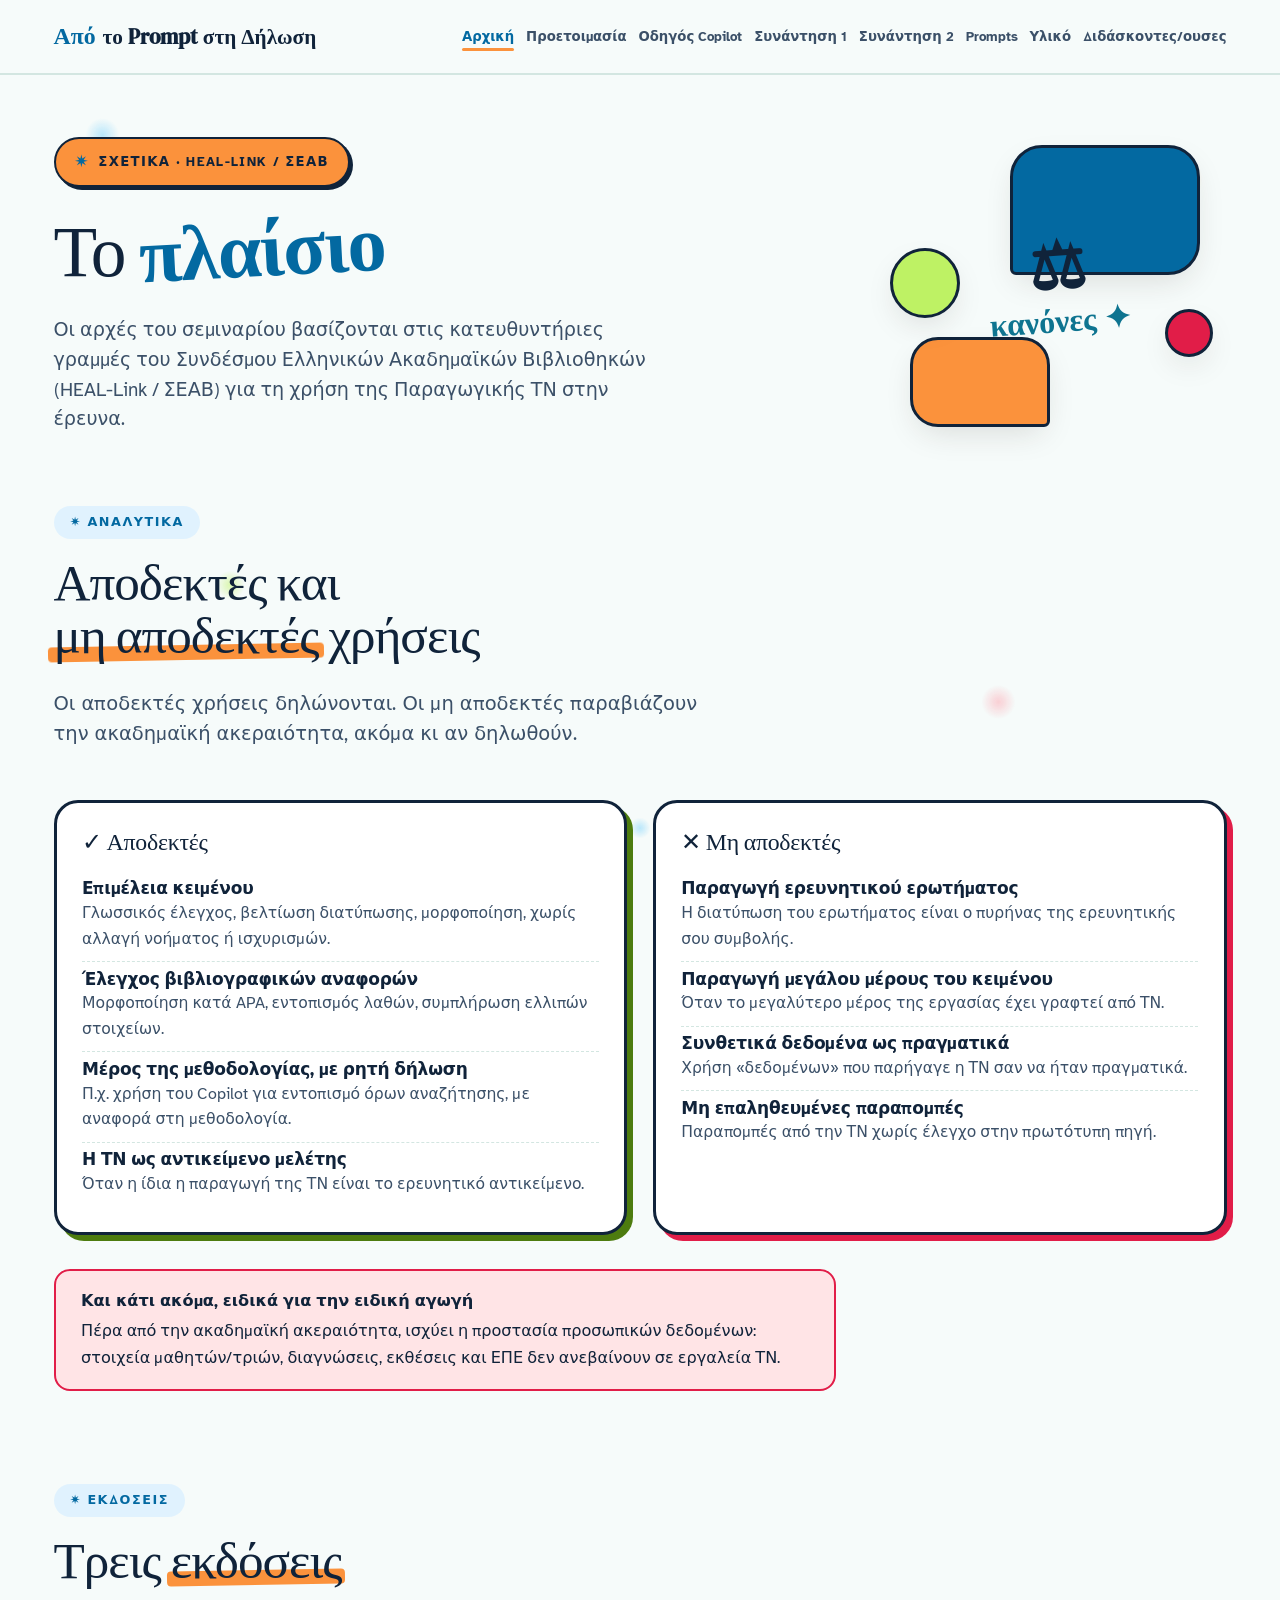
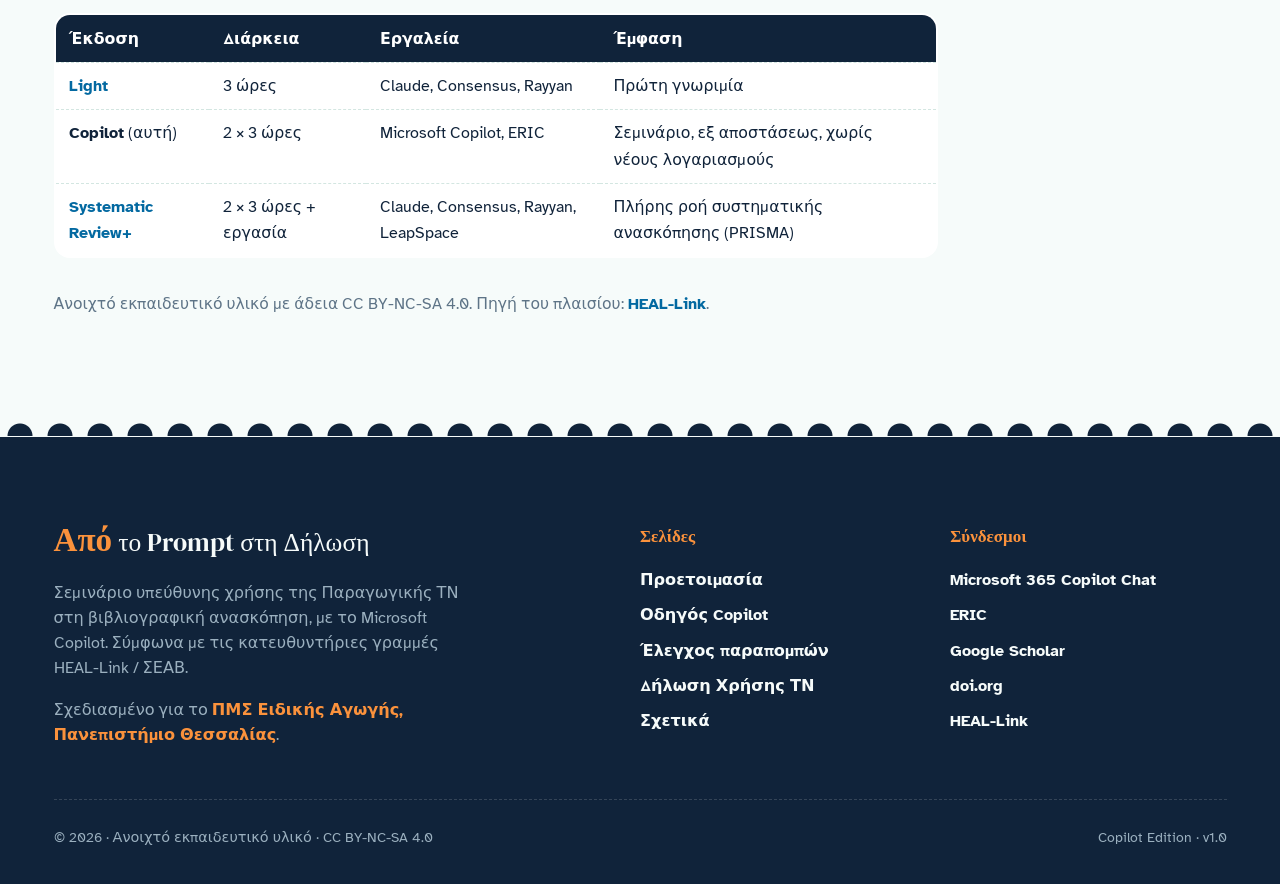
==== about.html @ 1ce5a756 "Add files via upload" ====
<!DOCTYPE html>
<html lang="el">
<head>
  <meta charset="UTF-8">
  <meta name="viewport" content="width=device-width, initial-scale=1.0">
  <title>Σχετικά · Από το Prompt στη Δήλωση · Copilot Edition</title>
  <meta name="description" content="Το πλαίσιο HEAL-Link/ΣΕΑΒ, οι αποδεκτές και μη αποδεκτές χρήσεις της ΤΝ, και οι εκδόσεις του σεμιναρίου.">
  <link rel="stylesheet" href="assets/style.css">
  
</head>
<body>

<nav class="nav">
  <div class="nav-inner">
    <a href="index.html" class="nav-brand"><span class="spark">Από</span> το Prompt στη Δήλωση</a>
    <ul class="nav-links"><li><a href="index.html" class="active">Αρχική</a></li><li><a href="prepare.html">Προετοιμασία</a></li><li><a href="copilot.html">Οδηγός Copilot</a></li><li><a href="session-1.html">Συνάντηση 1</a></li><li><a href="session-2.html">Συνάντηση 2</a></li><li><a href="prompts.html">Prompts</a></li><li><a href="materials.html">Υλικό</a></li><li><a href="instructor.html">Διδάσκοντες/ουσες</a></li></ul>
  </div>
</nav>

<header class="hero hero-sm">
  <div class="container">
    <div class="hero-grid">
      <div class="hero-content">
        <div class="eyebrow fade-up">Σχετικά · HEAL-Link / ΣΕΑΒ</div>
        <h1 class="hero-title fade-up">Το <span class="hand">πλαίσιο</span></h1>
        <p class="hero-subtitle fade-up">Οι αρχές του σεμιναρίου βασίζονται στις κατευθυντήριες γραμμές του Συνδέσμου Ελληνικών Ακαδημαϊκών Βιβλιοθηκών (HEAL-Link / ΣΕΑΒ) για τη χρήση της Παραγωγικής ΤΝ στην έρευνα.</p>
        
        
      </div>
      <div class="hero-illo">
        <div class="hero-shape shape-1"></div>
        <div class="hero-shape shape-2"></div>
        <div class="hero-shape shape-3"></div>
        <div class="hero-shape shape-4"></div>
        <div class="hero-label">⚖<br><span>κανόνες ✦</span></div>
      </div>
    </div>
  </div>
</header>

<section class="tight" id="uses">
  <div class="container">
    <div class="section-eyebrow">✷ Αναλυτικά</div>
    <h2 class="section-title">Αποδεκτές και <span class="accent">μη αποδεκτές</span> χρήσεις</h2>
    <p class="section-lead">Οι αποδεκτές χρήσεις δηλώνονται. Οι μη αποδεκτές παραβιάζουν την ακαδημαϊκή ακεραιότητα, ακόμα κι αν δηλωθούν.</p>
    <div class="dodont">
      <div class="col yes">
        <h3>✓ Αποδεκτές</h3>
        <div class="item"><h4>Επιμέλεια κειμένου</h4><p>Γλωσσικός έλεγχος, βελτίωση διατύπωσης, μορφοποίηση, χωρίς αλλαγή νοήματος ή ισχυρισμών.</p></div>
        <div class="item"><h4>Έλεγχος βιβλιογραφικών αναφορών</h4><p>Μορφοποίηση κατά APA, εντοπισμός λαθών, συμπλήρωση ελλιπών στοιχείων.</p></div>
        <div class="item"><h4>Μέρος της μεθοδολογίας, με ρητή δήλωση</h4><p>Π.χ. χρήση του Copilot για εντοπισμό όρων αναζήτησης, με αναφορά στη μεθοδολογία.</p></div>
        <div class="item"><h4>Η ΤΝ ως αντικείμενο μελέτης</h4><p>Όταν η ίδια η παραγωγή της ΤΝ είναι το ερευνητικό αντικείμενο.</p></div>
      </div>
      <div class="col no">
        <h3>✕ Μη αποδεκτές</h3>
        <div class="item"><h4>Παραγωγή ερευνητικού ερωτήματος</h4><p>Η διατύπωση του ερωτήματος είναι ο πυρήνας της ερευνητικής σου συμβολής.</p></div>
        <div class="item"><h4>Παραγωγή μεγάλου μέρους του κειμένου</h4><p>Όταν το μεγαλύτερο μέρος της εργασίας έχει γραφτεί από ΤΝ.</p></div>
        <div class="item"><h4>Συνθετικά δεδομένα ως πραγματικά</h4><p>Χρήση «δεδομένων» που παρήγαγε η ΤΝ σαν να ήταν πραγματικά.</p></div>
        <div class="item"><h4>Μη επαληθευμένες παραπομπές</h4><p>Παραπομπές από την ΤΝ χωρίς έλεγχο στην πρωτότυπη πηγή.</p></div>
      </div>
    </div>
    <div class="box box-stop" style="max-width:46rem;margin-top:var(--space-5);">
      <strong>Και κάτι ακόμα, ειδικά για την ειδική αγωγή</strong>
      <p>Πέρα από την ακαδημαϊκή ακεραιότητα, ισχύει η προστασία προσωπικών δεδομένων: στοιχεία μαθητών/τριών, διαγνώσεις, εκθέσεις και ΕΠΕ δεν ανεβαίνουν σε εργαλεία ΤΝ.</p>
    </div>
  </div>
</section>

<section class="tight">
  <div class="container">
    <div class="section-eyebrow">✷ Εκδόσεις</div>
    <h2 class="section-title">Τρεις <span class="accent">εκδόσεις</span></h2>
    <div class="tbl-wrap" style="max-width:52rem;"><table class="tbl">
      <tr><th>Έκδοση</th><th>Διάρκεια</th><th>Εργαλεία</th><th>Έμφαση</th></tr>
      <tr><td><a href="https://genaisotirop.github.io/heal-genai-workshop-light/">Light</a></td><td>3 ώρες</td><td>Claude, Consensus, Rayyan</td><td>Πρώτη γνωριμία</td></tr>
      <tr><td><strong>Copilot</strong> (αυτή)</td><td>2 × 3 ώρες</td><td>Microsoft Copilot, ERIC</td><td>Σεμινάριο, εξ αποστάσεως, χωρίς νέους λογαριασμούς</td></tr>
      <tr><td><a href="https://genaisotirop.github.io/heal-genai-workshop-systematic-plus/">Systematic Review+</a></td><td>2 × 3 ώρες + εργασία</td><td>Claude, Consensus, Rayyan, LeapSpace</td><td>Πλήρης ροή συστηματικής ανασκόπησης (PRISMA)</td></tr>
    </table></div>
    <p style="margin-top:var(--space-5);color:var(--muted);font-size:.92rem;">Ανοιχτό εκπαιδευτικό υλικό με άδεια CC BY-NC-SA 4.0. Πηγή του πλαισίου: <a href="https://www.heal-link.gr/" target="_blank" rel="noopener">HEAL-Link</a>.</p>
  </div>
</section>


<footer class="footer">
  <div class="container">
    <div class="footer-grid">
      <div>
        <div class="footer-brand"><span class="hand">Από</span> το Prompt στη Δήλωση</div>
        <p class="footer-text">Σεμινάριο υπεύθυνης χρήσης της Παραγωγικής ΤΝ στη βιβλιογραφική ανασκόπηση, με το Microsoft Copilot. Σύμφωνα με τις κατευθυντήριες γραμμές HEAL-Link / ΣΕΑΒ.</p>
        <p class="footer-text" style="margin-top:1rem;">Σχεδιασμένο για το <a href="https://maspecialed.sed.uth.gr/perigrammata-mathimatwn/" target="_blank" rel="noopener" style="color:var(--sun);">ΠΜΣ Ειδικής Αγωγής, Πανεπιστήμιο Θεσσαλίας</a>.</p>
      </div>
      <div>
        <h5>Σελίδες</h5>
        <ul>
          <li><a href="prepare.html">Προετοιμασία</a></li>
          <li><a href="copilot.html">Οδηγός Copilot</a></li>
          <li><a href="verify.html">Έλεγχος παραπομπών</a></li>
          <li><a href="statement.html">Δήλωση Χρήσης ΤΝ</a></li>
          <li><a href="about.html">Σχετικά</a></li>
        </ul>
      </div>
      <div>
        <h5>Σύνδεσμοι</h5>
        <ul>
          <li><a href="https://m365.cloud.microsoft/chat" target="_blank" rel="noopener">Microsoft 365 Copilot Chat</a></li>
          <li><a href="https://eric.ed.gov" target="_blank" rel="noopener">ERIC</a></li>
          <li><a href="https://scholar.google.com" target="_blank" rel="noopener">Google Scholar</a></li>
          <li><a href="https://www.doi.org" target="_blank" rel="noopener">doi.org</a></li>
          <li><a href="https://www.heal-link.gr/" target="_blank" rel="noopener">HEAL-Link</a></li>
        </ul>
      </div>
    </div>
    <div class="footer-bottom">
      <div>© 2026 · Ανοιχτό εκπαιδευτικό υλικό · CC BY-NC-SA 4.0</div>
      <div>Copilot Edition · v1.0</div>
    </div>
  </div>
</footer>

</body>
</html>
---- assets/style.css ----
/* ============================================================
   "Από το Prompt στη Δήλωση" — Copilot Edition
   Chat-bubble shape language — Ocean/Lime/Tangerine palette
   ============================================================ */

@import url('https://fonts.googleapis.com/css2?family=DM+Serif+Display:ital@0;1&family=Atkinson+Hyperlegible:ital,wght@0,400;0,700;1,400;1,700&family=Caveat:wght@400;500;600;700&family=JetBrains+Mono:wght@400;500;600&display=swap');

:root {
  /* COPILOT EDITION PALETTE — Ocean blue + Lime + Tangerine + Rose on cool mint-white */
  --coral: #0369A1;
  --coral-soft: #7DD3FC;
  --coral-bg: #E0F2FE;

  --teal: #4D7C0F;
  --teal-soft: #BEF264;
  --teal-bg: #ECFCCB;

  --sun: #FB923C;
  --sun-soft: #FDBA74;
  --sun-bg: #FFEDD5;

  --sage: #E11D48;
  --sage-soft: #FDA4AF;
  --sage-bg: #FFE4E6;

  --plum: #0E7490;

  /* NEUTRALS */
  --ink: #10233A;
  --ink-soft: #3B5068;
  --paper: #F6FBFA;
  --paper-warm: #E9F5F2;
  --paper-card: #FFFFFF;
  --rule: #D3E6E1;
  --muted: #5E7487;
  --muted-soft: #9BB0BF;

  /* TYPE */
  --font-display: 'DM Serif Display', Georgia, serif;
  --font-body: 'Atkinson Hyperlegible', system-ui, sans-serif;
  --font-hand: 'Caveat', cursive;
  --font-mono: 'JetBrains Mono', monospace;

  /* SPACING */
  --space-1: 0.25rem;
  --space-2: 0.5rem;
  --space-3: 1rem;
  --space-4: 1.5rem;
  --space-5: 2rem;
  --space-6: 3rem;
  --space-7: 5rem;

  /* RADIUS */
  --r-sm: 8px;
  --r-md: 16px;
  --r-lg: 24px;
  --r-full: 999px;

  /* LAYOUT */
  --container: 72rem;
  --content: 42rem;
}

/* RESET */
*, *::before, *::after { box-sizing: border-box; margin: 0; padding: 0; }
html { scroll-behavior: smooth; font-size: 17px; }

body {
  font-family: var(--font-body);
  font-weight: 400;
  line-height: 1.65;
  color: var(--ink);
  background: var(--paper);
  text-rendering: optimizeLegibility;
  -webkit-font-smoothing: antialiased;
  overflow-x: hidden;
}

/* CONFETTI DOTS — playful background */
body::before {
  content: '';
  position: fixed;
  inset: 0;
  pointer-events: none;
  background-image:
    radial-gradient(circle at 8% 15%, var(--coral-soft) 0%, transparent 1.2%),
    radial-gradient(circle at 92% 20%, var(--sun-soft) 0%, transparent 1.8%),
    radial-gradient(circle at 18% 65%, var(--teal-soft) 0%, transparent 1.2%),
    radial-gradient(circle at 78% 78%, var(--sage-soft) 0%, transparent 1.4%),
    radial-gradient(circle at 50% 92%, var(--coral-soft) 0%, transparent 1%);
  opacity: 0.5;
  z-index: -1;
}

img { max-width: 100%; height: auto; display: block; }

/* TYPOGRAPHY */
h1, h2, h3, h4 {
  font-family: var(--font-display);
  font-weight: 400;
  line-height: 1.1;
  letter-spacing: -0.01em;
  color: var(--ink);
}
h1 { font-size: clamp(2.5rem, 5vw, 4.5rem); }
h2 { font-size: clamp(2rem, 3.5vw, 3.25rem); margin-bottom: var(--space-4); }
h3 { font-size: clamp(1.4rem, 2vw, 1.85rem); margin-bottom: var(--space-3); }
h4 { font-size: 1.2rem; font-weight: 700; font-family: var(--font-body); margin-bottom: var(--space-2); }

p { margin-bottom: var(--space-3); }
p:last-child { margin-bottom: 0; }

a {
  color: var(--coral);
  text-decoration: none;
  font-weight: 700;
  background-image: linear-gradient(transparent 70%, var(--sun-soft) 70%);
  background-size: 0% 100%;
  background-repeat: no-repeat;
  transition: background-size 0.3s ease;
}
a:hover { background-size: 100% 100%; }

strong { font-weight: 700; }
em { font-style: italic; }

.hand {
  font-family: var(--font-hand);
  font-weight: 600;
  color: var(--coral);
  line-height: 1;
}

code, pre, .mono { font-family: var(--font-mono); font-size: 0.9em; }

/* LAYOUT */
.container { max-width: var(--container); margin: 0 auto; padding: 0 var(--space-4); }
.content { max-width: var(--content); margin: 0 auto; padding: 0 var(--space-4); }
section { padding: var(--space-7) 0; }

/* NAV */
.nav {
  position: sticky;
  top: 0;
  z-index: 100;
  background: rgba(246,251,250, 0.92);
  backdrop-filter: blur(16px);
  -webkit-backdrop-filter: blur(16px);
  border-bottom: 2px solid var(--rule);
}
.nav-inner {
  max-width: var(--container);
  margin: 0 auto;
  padding: var(--space-3) var(--space-4);
  display: flex;
  align-items: center;
  justify-content: space-between;
  gap: var(--space-4);
}
.nav-brand {
  font-family: var(--font-display);
  font-size: 1.25rem;
  color: var(--ink);
  background: none;
  display: flex;
  align-items: baseline;
  gap: 0.4rem;
}
.nav-brand:hover { background: none; color: var(--coral); }
.nav-brand .spark {
  font-family: var(--font-hand);
  color: var(--coral);
  font-size: 1.4rem;
}
.nav-links {
  display: flex;
  gap: 0.7rem;
  list-style: none;
  font-family: var(--font-body);
  font-size: 0.78rem;
  font-weight: 700;
}
.nav-links a { color: var(--ink-soft); background: none; }
.nav-links a:hover { color: var(--coral); background: none; }
.nav-links a.active { color: var(--coral); position: relative; }
.nav-links a.active::after {
  content: '';
  position: absolute;
  left: 0; right: 0;
  bottom: -6px;
  height: 3px;
  background: var(--sun);
  border-radius: var(--r-full);
}
@media (max-width: 900px) {
  .nav-inner { flex-wrap: wrap; gap: var(--space-2); }
  .nav-links { flex-wrap: wrap; gap: 0.35rem 0.8rem; width: 100%; }
}

/* HERO */
.hero { padding: var(--space-7) 0; position: relative; overflow: visible; }
.hero-grid {
  display: grid;
  grid-template-columns: 1fr;
  gap: var(--space-6);
  align-items: center;
}
@media (min-width: 900px) {
  .hero-grid { grid-template-columns: 1.4fr 0.6fr; }
}

.eyebrow {
  display: inline-flex;
  align-items: center;
  gap: var(--space-2);
  padding: 0.5rem 1.1rem;
  font-family: var(--font-body);
  font-size: 0.78rem;
  font-weight: 700;
  letter-spacing: 0.1em;
  text-transform: uppercase;
  color: var(--ink);
  background: var(--sun);
  border-radius: var(--r-full);
  margin-bottom: var(--space-4);
  border: 2px solid var(--ink);
  box-shadow: 3px 3px 0 var(--ink);
}
.eyebrow::before {
  content: '✷';
  color: var(--coral);
  font-size: 1rem;
}

.hero-title {
  font-family: var(--font-display);
  font-size: clamp(2.8rem, 7vw, 5.5rem);
  line-height: 1;
  letter-spacing: -0.02em;
  margin-bottom: var(--space-4);
}
.hero-title .accent {
  position: relative;
  display: inline-block;
}
.hero-title .accent::after {
  content: '';
  position: absolute;
  left: -2%; right: -2%;
  bottom: 0.05em;
  height: 0.32em;
  background: var(--sun);
  z-index: -1;
  border-radius: 4px;
  transform: rotate(-1deg);
}
.hero-title .hand {
  font-family: var(--font-hand);
  font-weight: 700;
  color: var(--coral);
  font-size: 1.1em;
  display: inline-block;
  transform: rotate(-3deg);
}

.hero-subtitle {
  font-size: clamp(1.1rem, 1.5vw, 1.35rem);
  color: var(--ink-soft);
  max-width: 36rem;
  line-height: 1.55;
  margin-bottom: var(--space-5);
}

.hero-meta {
  display: flex;
  flex-wrap: wrap;
  gap: var(--space-4) var(--space-5);
  padding-top: var(--space-4);
  border-top: 2px dashed var(--rule);
}
.hero-meta-item { display: flex; align-items: center; gap: var(--space-2); }
.hero-meta-icon {
  width: 2.4rem; height: 2.4rem;
  border-radius: var(--r-full);
  display: grid; place-items: center;
  flex-shrink: 0; font-size: 1.1rem;
  border: 2px solid var(--ink);
}
.icon-coral { background: var(--coral); color: white; }
.icon-teal  { background: var(--teal); color: white; }
.icon-sun   { background: var(--sun); color: var(--ink); }
.icon-sage  { background: var(--sage); color: white; }

.hero-meta-text dt {
  font-size: 0.68rem;
  font-weight: 700;
  letter-spacing: 0.08em;
  text-transform: uppercase;
  color: var(--muted);
}
.hero-meta-text dd { color: var(--ink); font-weight: 700; font-size: 0.92rem; }

/* HERO ILLUSTRATION — playful shapes */
.hero-illo {
  position: relative;
  display: grid;
  place-items: center;
  min-height: 320px;
}
.hero-shape {
  position: absolute;
  box-shadow: 0 12px 32px -8px rgba(45,36,25,0.15);
}
.shape-1 {
  width: 190px; height: 130px;
  background: var(--coral);
  top: 6%; right: 8%;
  border-radius: 32px 32px 32px 6px;
  border: 3px solid var(--ink);
  animation: float 5s ease-in-out infinite;
}
.shape-2 {
  width: 140px; height: 90px;
  background: var(--sun);
  bottom: 6%; left: 6%;
  border-radius: 28px 28px 6px 28px;
  border: 3px solid var(--ink);
  animation: float 6s ease-in-out -2s infinite;
}
.shape-3 {
  width: 70px; height: 70px;
  background: var(--teal-soft);
  top: 38%; left: 0;
  border-radius: 50%;
  border: 3px solid var(--ink);
  animation: float 7s ease-in-out -1s infinite;
}
.shape-4 {
  width: 48px; height: 48px;
  background: var(--sage);
  bottom: 28%; right: 4%;
  border-radius: 50%;
  border: 3px solid var(--ink);
  animation: float 4s ease-in-out -3s infinite;
}
.hero-label {
  position: relative;
  z-index: 2;
  font-family: var(--font-hand);
  font-size: clamp(2.8rem, 5vw, 4rem);
  font-weight: 700;
  text-align: center;
  line-height: 1;
  color: var(--ink);
  transform: rotate(-4deg);
  padding: var(--space-4);
}
.hero-label span {
  display: block;
  font-size: 0.5em;
  color: var(--plum);
  margin-top: 0.2em;
}

/* CTAs */
.cta-group {
  display: flex;
  flex-wrap: wrap;
  gap: var(--space-3);
  margin-top: var(--space-5);
}
.btn {
  display: inline-flex;
  align-items: center;
  gap: var(--space-2);
  padding: 0.85rem 1.75rem;
  font-family: var(--font-body);
  font-size: 1rem;
  font-weight: 700;
  background: var(--coral);
  color: white;
  border: 3px solid var(--ink);
  border-radius: var(--r-full);
  cursor: pointer;
  transition: all 0.2s ease;
  box-shadow: 4px 4px 0 var(--ink);
  background-image: none;
}
.btn:hover {
  transform: translate(-2px, -2px);
  box-shadow: 6px 6px 0 var(--ink);
  background: var(--coral);
  color: white;
}
.btn:active {
  transform: translate(2px, 2px);
  box-shadow: 0 0 0 var(--ink);
}
.btn-outline {
  background: var(--paper-card);
  color: var(--ink);
}
.btn-outline:hover { background: var(--sun); color: var(--ink); }
.btn .arrow { transition: transform 0.2s; font-size: 1.2em; }
.btn:hover .arrow { transform: translateX(4px); }

/* SECTION HEADINGS */
.section-eyebrow {
  display: inline-block;
  padding: 0.35rem 0.95rem;
  font-family: var(--font-body);
  font-size: 0.75rem;
  font-weight: 700;
  letter-spacing: 0.12em;
  text-transform: uppercase;
  color: var(--coral);
  background: var(--coral-bg);
  border-radius: var(--r-full);
  margin-bottom: var(--space-3);
}
.section-title {
  font-family: var(--font-display);
  font-weight: 400;
  font-size: clamp(2rem, 4vw, 3.25rem);
  line-height: 1.05;
  letter-spacing: -0.02em;
  max-width: 32rem;
  margin-bottom: var(--space-4);
}
.section-title .accent {
  position: relative;
  display: inline-block;
}
.section-title .accent::after {
  content: '';
  position: absolute;
  left: -2%; right: -2%;
  bottom: 0.05em;
  height: 0.3em;
  background: var(--sun);
  z-index: -1;
  border-radius: 4px;
  transform: rotate(-1deg);
}
.section-title .hand {
  font-family: var(--font-hand);
  font-weight: 700;
  color: var(--coral);
  font-size: 1.1em;
}
.section-lead {
  font-size: 1.15rem;
  line-height: 1.55;
  color: var(--ink-soft);
  max-width: 38rem;
  margin-bottom: var(--space-6);
}

/* GLANCE STICKERS */
.glance {
  background: linear-gradient(180deg, transparent, var(--paper-warm) 50%, transparent);
  padding: var(--space-7) 0;
}
.glance-grid {
  display: grid;
  grid-template-columns: repeat(auto-fit, minmax(180px, 1fr));
  gap: var(--space-4);
}
.glance-cell {
  background: var(--paper-card);
  padding: var(--space-5) var(--space-3);
  text-align: center;
  border-radius: var(--r-lg);
  border: 3px solid var(--ink);
  transition: transform 0.3s, box-shadow 0.3s;
}
.glance-cell:nth-child(1) { box-shadow: 6px 6px 0 var(--coral); }
.glance-cell:nth-child(2) { box-shadow: 6px 6px 0 var(--teal); transform: rotate(-1deg); }
.glance-cell:nth-child(3) { box-shadow: 6px 6px 0 var(--sun); transform: rotate(1deg); }
.glance-cell:nth-child(4) { box-shadow: 6px 6px 0 var(--sage); transform: rotate(-1deg); }

.glance-cell:hover { transform: translate(-3px, -3px); }
.glance-cell:nth-child(1):hover { box-shadow: 9px 9px 0 var(--coral); }
.glance-cell:nth-child(2):hover { box-shadow: 9px 9px 0 var(--teal); transform: translate(-3px, -3px) rotate(-1deg); }
.glance-cell:nth-child(3):hover { box-shadow: 9px 9px 0 var(--sun); transform: translate(-3px, -3px) rotate(1deg); }
.glance-cell:nth-child(4):hover { box-shadow: 9px 9px 0 var(--sage); transform: translate(-3px, -3px) rotate(-1deg); }

.glance-num {
  font-family: var(--font-display);
  font-size: clamp(3rem, 5vw, 4.5rem);
  line-height: 1;
  display: block;
  margin-bottom: var(--space-2);
}
.glance-cell:nth-child(1) .glance-num { color: var(--coral); }
.glance-cell:nth-child(2) .glance-num { color: var(--teal); }
.glance-cell:nth-child(3) .glance-num { color: var(--ink); }
.glance-cell:nth-child(4) .glance-num { color: var(--sage); }

.glance-label {
  font-family: var(--font-body);
  font-size: 0.85rem;
  font-weight: 700;
  color: var(--ink-soft);
}

/* PRINCIPLES */
.principles-grid {
  display: grid;
  grid-template-columns: 1fr;
  gap: var(--space-4);
  margin-top: var(--space-5);
}
@media (min-width: 768px) {
  .principles-grid { grid-template-columns: repeat(3, 1fr); }
}
.principle {
  background: var(--paper-card);
  border: 3px solid var(--ink);
  border-radius: var(--r-lg);
  padding: var(--space-5);
  transition: all 0.3s;
}
.principle:nth-child(1) { box-shadow: 6px 6px 0 var(--coral); }
.principle:nth-child(2) { box-shadow: 6px 6px 0 var(--teal); transform: translateY(-12px); }
.principle:nth-child(3) { box-shadow: 6px 6px 0 var(--sage); }

.principle:hover { transform: translate(-3px, -3px); }
.principle:nth-child(1):hover { box-shadow: 9px 9px 0 var(--coral); }
.principle:nth-child(2):hover { box-shadow: 9px 9px 0 var(--teal); transform: translate(-3px, -15px); }
.principle:nth-child(3):hover { box-shadow: 9px 9px 0 var(--sage); }

.principle-icon {
  width: 3.5rem; height: 3.5rem;
  border-radius: var(--r-full);
  display: grid; place-items: center;
  font-family: var(--font-display);
  font-size: 1.6rem;
  margin-bottom: var(--space-3);
  border: 3px solid var(--ink);
}
.principle:nth-child(1) .principle-icon { background: var(--coral); color: white; }
.principle:nth-child(2) .principle-icon { background: var(--teal); color: white; }
.principle:nth-child(3) .principle-icon { background: var(--sage); color: white; }

.principle-title {
  font-family: var(--font-display);
  font-size: 1.5rem;
  margin-bottom: var(--space-3);
  line-height: 1.15;
}
.principle-text {
  color: var(--ink-soft);
  line-height: 1.6;
}

/* PULL QUOTE */
.pullquote {
  padding: var(--space-7) 0;
  text-align: center;
  position: relative;
}
.pullquote::before {
  content: '"';
  font-family: var(--font-display);
  font-size: 14rem;
  position: absolute;
  top: -3rem;
  left: 50%;
  transform: translateX(-50%);
  color: var(--coral-bg);
  z-index: -1;
  line-height: 1;
}
.pullquote-text {
  font-family: var(--font-hand);
  font-size: clamp(2.2rem, 5vw, 3.8rem);
  font-weight: 600;
  line-height: 1.15;
  max-width: 32rem;
  margin: 0 auto var(--space-4);
}
.pullquote-text em {
  font-style: normal;
  color: var(--coral);
}
.pullquote-attribution {
  display: inline-block;
  padding: 0.4rem 1.2rem;
  font-family: var(--font-body);
  font-size: 0.78rem;
  font-weight: 700;
  letter-spacing: 0.1em;
  text-transform: uppercase;
  background: var(--sun);
  border-radius: var(--r-full);
  border: 2px solid var(--ink);
  box-shadow: 3px 3px 0 var(--ink);
}

/* LEARN GRID */
.learn-grid {
  display: grid;
  grid-template-columns: 1fr;
  gap: var(--space-4);
  margin-top: var(--space-5);
}
@media (min-width: 768px) {
  .learn-grid { grid-template-columns: repeat(2, 1fr); }
}
.learn-item {
  display: flex;
  gap: var(--space-3);
  padding: var(--space-4);
  background: var(--paper-card);
  border: 2px solid var(--rule);
  border-radius: var(--r-md);
  transition: all 0.2s;
}
.learn-item:hover {
  border-color: var(--coral);
  background: var(--paper-warm);
  transform: translateY(-2px);
}
.learn-marker {
  flex-shrink: 0;
  width: 2.5rem; height: 2.5rem;
  border-radius: var(--r-full);
  background: var(--coral);
  color: white;
  display: grid; place-items: center;
  font-family: var(--font-display);
  font-size: 1.1rem;
  border: 2px solid var(--ink);
}
.learn-item:nth-child(2) .learn-marker { background: var(--teal); }
.learn-item:nth-child(3) .learn-marker { background: var(--sun); color: var(--ink); }
.learn-item:nth-child(4) .learn-marker { background: var(--sage); }
.learn-content h4 {
  font-family: var(--font-display);
  font-size: 1.2rem;
  font-weight: 400;
  margin-bottom: var(--space-2);
}
.learn-content p {
  color: var(--ink-soft);
  font-size: 0.98rem;
  line-height: 1.55;
  margin: 0;
}

/* AGENDA */
.agenda-list { max-width: 42rem; margin: 0 auto; }
.agenda-item {
  display: grid;
  grid-template-columns: auto 1fr auto;
  gap: var(--space-4);
  align-items: center;
  padding: var(--space-4);
  background: var(--paper-card);
  border: 2px solid var(--rule);
  border-radius: var(--r-md);
  margin-bottom: var(--space-3);
  transition: all 0.2s;
}
.agenda-item:hover {
  border-color: var(--coral);
  transform: translateX(4px);
}
.agenda-num {
  width: 2.5rem; height: 2.5rem;
  border-radius: var(--r-full);
  background: var(--coral-bg);
  color: var(--coral);
  display: grid; place-items: center;
  font-family: var(--font-display);
  font-size: 1.1rem;
}
.agenda-item:nth-child(2) .agenda-num { background: var(--teal-bg); color: var(--teal); }
.agenda-item:nth-child(3) .agenda-num { background: var(--sun-bg); color: var(--ink); }
.agenda-item:nth-child(4) .agenda-num { background: var(--sage-bg); color: var(--sage); }
.agenda-item:nth-child(5) .agenda-num { background: var(--coral-bg); color: var(--coral); }

.agenda-content h4 {
  font-family: var(--font-display);
  font-size: 1.15rem;
  font-weight: 400;
  margin-bottom: 4px;
}
.agenda-content p {
  font-size: 0.9rem;
  color: var(--muted);
  margin: 0;
}
.agenda-time {
  font-family: var(--font-mono);
  font-size: 0.85rem;
  font-weight: 600;
  color: var(--coral);
  padding: 0.3rem 0.7rem;
  background: var(--coral-bg);
  border-radius: var(--r-full);
}

/* FOOTER */
.footer {
  background: var(--ink);
  color: var(--paper);
  padding: var(--space-7) 0 var(--space-5);
  margin-top: var(--space-7);
  position: relative;
}
.footer::before {
  content: '';
  position: absolute;
  top: -1px; left: 0; right: 0;
  height: 20px;
  background-image: radial-gradient(circle at 20px 20px, var(--ink) 12px, transparent 13px);
  background-size: 40px 20px;
  background-repeat: repeat-x;
  transform: translateY(-100%);
}
.footer a { color: var(--paper); background: none; }
.footer a:hover { color: var(--sun); background: none; }
.footer-grid {
  display: grid;
  grid-template-columns: 1fr;
  gap: var(--space-5);
  margin-bottom: var(--space-6);
}
@media (min-width: 768px) {
  .footer-grid { grid-template-columns: 2fr 1fr 1fr; }
}
.footer-brand {
  font-family: var(--font-display);
  font-size: 1.5rem;
  margin-bottom: var(--space-3);
}
.footer-brand .hand {
  color: var(--sun);
  font-family: var(--font-hand);
  font-size: 1.3em;
}
.footer-text {
  color: var(--muted-soft);
  font-size: 0.95rem;
  line-height: 1.55;
  max-width: 24rem;
}
.footer h5 {
  font-family: var(--font-display);
  font-size: 1rem;
  color: var(--sun);
  margin-bottom: var(--space-3);
}
.footer ul { list-style: none; }
.footer ul li { margin-bottom: var(--space-2); font-size: 0.95rem; }
.footer-bottom {
  padding-top: var(--space-4);
  border-top: 1px dashed rgba(255,255,255,0.15);
  display: flex;
  justify-content: space-between;
  flex-wrap: wrap;
  gap: var(--space-3);
  font-size: 0.85rem;
  color: var(--muted-soft);
}

/* ANIMATIONS */
@keyframes fadeUp {
  from { opacity: 0; transform: translateY(20px); }
  to { opacity: 1; transform: translateY(0); }
}
@keyframes float {
  0%, 100% { transform: translateY(0); }
  50% { transform: translateY(-10px); }
}
.fade-up { animation: fadeUp 0.8s cubic-bezier(0.16, 1, 0.3, 1) backwards; }
.fade-up:nth-child(1) { animation-delay: 0.1s; }
.fade-up:nth-child(2) { animation-delay: 0.25s; }
.fade-up:nth-child(3) { animation-delay: 0.4s; }
.fade-up:nth-child(4) { animation-delay: 0.55s; }
.fade-up:nth-child(5) { animation-delay: 0.7s; }

/* UTILITIES */
.text-center { text-align: center; }
.tag {
  display: inline-block;
  padding: 0.2rem 0.7rem;
  font-family: var(--font-body);
  font-size: 0.75rem;
  font-weight: 700;
  border-radius: var(--r-full);
}
.tag-coral { background: var(--coral-bg); color: var(--coral); }
.tag-teal { background: var(--teal-bg); color: var(--teal); }
.tag-sun { background: var(--sun-bg); color: var(--ink); }
.tag-sage { background: var(--sage-bg); color: var(--sage); }

@media print {
  .nav, .footer { display: none; }
  body::before { display: none; }
  body { background: white; }
}

/* ─── PASSWORD GATE ─────────────────────────────────────── */
#password-gate {
  position: fixed;
  inset: 0;
  background: var(--paper);
  z-index: 1000;
  display: grid;
  place-items: center;
  padding: var(--space-4);
  overflow-y: auto;
}

#password-gate::before {
  content: '';
  position: absolute;
  inset: 0;
  background-image:
    radial-gradient(circle at 20% 25%, var(--coral-soft) 0%, transparent 2%),
    radial-gradient(circle at 80% 30%, var(--sun-soft) 0%, transparent 2.5%),
    radial-gradient(circle at 25% 75%, var(--teal-soft) 0%, transparent 2%),
    radial-gradient(circle at 75% 80%, var(--sage-soft) 0%, transparent 2%);
  opacity: 0.6;
  pointer-events: none;
}

.gate-card {
  background: var(--paper-card);
  border: 3px solid var(--ink);
  border-radius: var(--r-lg);
  padding: var(--space-6);
  box-shadow: 8px 8px 0 var(--coral);
  max-width: 32rem;
  width: 100%;
  text-align: center;
  position: relative;
  z-index: 1;
}

.gate-icon {
  width: 4.5rem;
  height: 4.5rem;
  margin: 0 auto var(--space-4);
  background: var(--sun);
  border: 3px solid var(--ink);
  border-radius: var(--r-full);
  display: grid;
  place-items: center;
  font-size: 2rem;
  box-shadow: 4px 4px 0 var(--ink);
}

.gate-title {
  font-family: var(--font-display);
  font-size: clamp(1.5rem, 3vw, 2.2rem);
  margin-bottom: var(--space-4);
  line-height: 1.15;
}

.gate-title .hand {
  font-family: var(--font-hand);
  color: var(--coral);
  font-size: 1.1em;
}

.gate-msg {
  font-size: 1rem;
  color: var(--ink-soft);
  line-height: 1.6;
  margin-bottom: var(--space-3);
}

.gate-msg strong {
  color: var(--coral);
  font-weight: 700;
}

.gate-msg em {
  font-style: normal;
  font-weight: 700;
  color: var(--ink);
}

.gate-form {
  margin-top: var(--space-5);
  display: flex;
  flex-direction: column;
  gap: var(--space-3);
}

.gate-input {
  font-family: var(--font-body);
  font-size: 1rem;
  font-weight: 600;
  padding: 0.85rem 1.25rem;
  border: 3px solid var(--ink);
  border-radius: var(--r-full);
  outline: none;
  text-align: center;
  background: var(--paper-warm);
  letter-spacing: 0.05em;
  transition: all 0.2s;
}

.gate-input:focus {
  background: var(--paper-card);
  box-shadow: 0 0 0 4px var(--sun-bg);
}

.gate-btn {
  display: inline-flex;
  justify-content: center;
  align-items: center;
  gap: var(--space-2);
  padding: 0.85rem 1.75rem;
  font-family: var(--font-body);
  font-size: 1rem;
  font-weight: 700;
  background: var(--coral);
  color: white;
  border: 3px solid var(--ink);
  border-radius: var(--r-full);
  cursor: pointer;
  transition: all 0.2s ease;
  box-shadow: 4px 4px 0 var(--ink);
}
.gate-btn:hover {
  transform: translate(-2px, -2px);
  box-shadow: 6px 6px 0 var(--ink);
}
.gate-btn:active {
  transform: translate(2px, 2px);
  box-shadow: 0 0 0 var(--ink);
}

.gate-error {
  display: none;
  color: var(--coral);
  font-size: 0.9rem;
  font-weight: 700;
  margin-top: var(--space-2);
  padding: 0.5rem;
  background: var(--coral-bg);
  border-radius: var(--r-md);
  border: 2px dashed var(--coral);
}

.gate-error.show {
  display: block;
  animation: shake 0.4s;
}

@keyframes shake {
  0%, 100% { transform: translateX(0); }
  25% { transform: translateX(-6px); }
  75% { transform: translateX(6px); }
}

.gate-back {
  display: inline-block;
  color: var(--muted);
  font-size: 0.9rem;
  text-decoration: none;
  font-weight: 600;
  margin-top: var(--space-4);
  background: none;
  border-bottom: 1px dashed var(--muted);
}

.gate-back:hover {
  color: var(--coral);
  border-bottom-color: var(--coral);
  background: none;
}

body.gate-locked { overflow: hidden; }

/* ─── COPY BUTTON (for prompt boxes) ────────────────────── */
.copy-btn {
  position: absolute;
  top: 8px;
  right: 8px;
  padding: 0.35rem 0.9rem;
  font-family: var(--font-body);
  font-size: 0.75rem;
  font-weight: 700;
  background: var(--ink);
  color: white;
  border: 2px solid var(--ink);
  border-radius: var(--r-full);
  cursor: pointer;
  transition: all 0.25s;
  z-index: 2;
  box-shadow: 2px 2px 0 rgba(0,0,0,0.15);
  letter-spacing: 0.03em;
}
.copy-btn:hover {
  background: var(--coral);
  border-color: var(--coral);
  transform: translate(-1px, -1px);
  box-shadow: 3px 3px 0 rgba(0,0,0,0.15);
}
.copy-btn.copied {
  background: var(--sage);
  border-color: var(--sage);
}



/* ============================================================
   COPILOT EDITION — shared components
   ============================================================ */

/* Generic cards */
.card {
  background: var(--paper-card);
  border: 3px solid var(--ink);
  border-radius: var(--r-lg);
  padding: var(--space-5);
  box-shadow: 6px 6px 0 var(--coral);
  margin-bottom: var(--space-5);
}
.card.c-teal { box-shadow: 6px 6px 0 var(--teal); }
.card.c-sun { box-shadow: 6px 6px 0 var(--sun); }
.card.c-sage { box-shadow: 6px 6px 0 var(--sage); }
.card h3 { margin-bottom: var(--space-3); }
.card ul, .card ol { padding-left: 1.3rem; }
.card li { margin-bottom: var(--space-2); }
.card li:last-child { margin-bottom: 0; }

/* Callout boxes */
.box { border-radius: var(--r-md); padding: var(--space-3) var(--space-4); margin: var(--space-4) 0; font-size: 0.95rem; border: 2px solid; }
.box p:last-child { margin-bottom: 0; }
.box-info { background: var(--coral-bg); border-color: var(--coral); }
.box-ok   { background: var(--teal-bg); border-color: var(--teal); }
.box-warn { background: var(--sun-bg); border-color: var(--sun); }
.box-stop { background: var(--sage-bg); border-color: var(--sage); }
.box strong:first-child { display: block; margin-bottom: 4px; }

/* Numbered steps */
.steps { list-style: none; counter-reset: step; max-width: 46rem; }
.steps > li {
  counter-increment: step;
  position: relative;
  padding: var(--space-3) var(--space-3) var(--space-3) 4rem;
  background: var(--paper-card);
  border: 2px solid var(--rule);
  border-radius: var(--r-md);
  margin-bottom: var(--space-3);
}
.steps > li::before {
  content: counter(step);
  position: absolute; left: var(--space-3); top: var(--space-3);
  width: 2.2rem; height: 2.2rem;
  border-radius: 18px 18px 18px 4px;
  background: var(--coral); color: white;
  display: grid; place-items: center;
  font-family: var(--font-display); font-size: 1.05rem;
  border: 2px solid var(--ink);
}
.steps > li:nth-child(4n+2)::before { background: var(--teal); }
.steps > li:nth-child(4n+3)::before { background: var(--sun); color: var(--ink); }
.steps > li:nth-child(4n+4)::before { background: var(--sage); }
.steps h4 { font-family: var(--font-display); font-weight: 400; font-size: 1.15rem; margin-bottom: 4px; }
.steps p { color: var(--ink-soft); font-size: 0.95rem; margin-bottom: 0; }

/* Do / Don't columns */
.dodont { display: grid; grid-template-columns: 1fr; gap: var(--space-4); }
@media (min-width: 768px) { .dodont { grid-template-columns: 1fr 1fr; } }
.dodont .col { background: var(--paper-card); border: 3px solid var(--ink); border-radius: var(--r-lg); padding: var(--space-4); }
.dodont .col.yes { box-shadow: 6px 6px 0 var(--teal); }
.dodont .col.no  { box-shadow: 6px 6px 0 var(--sage); }
.dodont h3 { font-size: 1.4rem; }
.dodont .item { padding: var(--space-2) 0; border-bottom: 1px dashed var(--rule); }
.dodont .item:last-child { border-bottom: none; }
.dodont .item h4 { font-size: 1rem; margin-bottom: 2px; }
.dodont .item p { font-size: 0.92rem; color: var(--ink-soft); margin: 0; }

/* Session timeline */
.timeline { position: relative; max-width: 52rem; margin: var(--space-6) auto 0; }
.timeline::before { content: ''; position: absolute; left: 27px; top: 0; bottom: 0; width: 3px; background: linear-gradient(180deg, var(--coral), var(--teal), var(--sun), var(--sage)); border-radius: var(--r-full); }
.module { position: relative; padding-left: 80px; margin-bottom: var(--space-6); }
.module-dot { position: absolute; left: 0; top: 0; width: 56px; height: 56px; border-radius: 26px 26px 26px 6px; border: 4px solid var(--ink); color: white; display: grid; place-items: center; font-family: var(--font-display); font-size: 1.3rem; z-index: 2; box-shadow: 4px 4px 0 var(--ink); background: var(--coral); }
.module.m-teal .module-dot { background: var(--teal); }
.module.m-sun .module-dot { background: var(--sun); color: var(--ink); }
.module.m-sage .module-dot { background: var(--sage); }
@media (max-width: 700px) {
  .timeline::before { left: 22px; }
  .module { padding-left: 60px; }
  .module-dot { width: 46px; height: 46px; font-size: 1.1rem; }
}
.module-header { display: flex; align-items: baseline; justify-content: space-between; gap: var(--space-3); flex-wrap: wrap; margin-bottom: var(--space-3); }
.module-title { font-family: var(--font-display); font-size: clamp(1.4rem, 3vw, 2rem); line-height: 1.1; margin: 0; }
.module-time { font-family: var(--font-mono); font-size: 0.82rem; font-weight: 600; padding: 0.3rem 0.8rem; color: white; background: var(--ink); border-radius: var(--r-full); flex-shrink: 0; }
.module-lead { font-size: 1.02rem; color: var(--ink-soft); line-height: 1.55; margin-bottom: var(--space-4); }
.module-body { background: var(--paper-card); border: 2px solid var(--rule); border-radius: var(--r-md); padding: var(--space-4); }
.module-block { padding: var(--space-3) 0; border-bottom: 1px dashed var(--rule); }
.module-block:first-child { padding-top: 0; }
.module-block:last-child { border-bottom: none; padding-bottom: 0; }
.block-meta { display: flex; align-items: center; gap: var(--space-2); margin-bottom: var(--space-2); flex-wrap: wrap; }
.block-time { font-family: var(--font-mono); font-size: 0.72rem; color: var(--muted); letter-spacing: 0.05em; }
.block-type { font-size: 0.68rem; font-weight: 700; letter-spacing: 0.1em; text-transform: uppercase; padding: 0.15rem 0.55rem; border-radius: var(--r-full); }
.type-lecture { background: var(--coral-bg); color: var(--coral); }
.type-demo { background: var(--sun-bg); color: var(--ink); }
.type-try { background: var(--teal-bg); color: var(--teal); }
.type-plenary { background: var(--sage-bg); color: var(--sage); }
.type-break { background: var(--rule); color: var(--ink-soft); }
.block-title { font-family: var(--font-display); font-size: 1.1rem; font-weight: 400; margin-bottom: 4px; }
.block-desc { font-size: 0.93rem; color: var(--ink-soft); margin: 0; }
.block-link { display: inline-block; margin-top: 6px; font-size: 0.88rem; }
.break-card { margin-left: 80px; margin-bottom: var(--space-6); background: var(--paper-warm); border: 2px dashed var(--ink-soft); border-radius: var(--r-md); padding: var(--space-3); text-align: center; }
.break-card h4 { font-family: var(--font-hand); font-size: 1.9rem; font-weight: 600; color: var(--ink-soft); margin-bottom: 0; }
.break-card p { font-size: 0.9rem; color: var(--muted); margin: 0; }
@media (max-width: 700px) { .break-card { margin-left: 60px; } }

/* Three-beat pattern (demo / try / plenary) */
.beats { display: grid; grid-template-columns: 1fr; gap: var(--space-4); margin-top: var(--space-5); }
@media (min-width: 768px) { .beats { grid-template-columns: repeat(3, 1fr); } }
.beat { background: var(--paper-card); border: 3px solid var(--ink); border-radius: 28px 28px 28px 6px; padding: var(--space-4); }
.beat:nth-child(1) { box-shadow: 6px 6px 0 var(--sun); }
.beat:nth-child(2) { box-shadow: 6px 6px 0 var(--teal); }
.beat:nth-child(3) { box-shadow: 6px 6px 0 var(--sage); }
.beat .beat-k { font-family: var(--font-hand); font-size: 1.7rem; font-weight: 700; color: var(--coral); line-height: 1; margin-bottom: var(--space-2); }
.beat p { font-size: 0.95rem; color: var(--ink-soft); margin: 0; }

/* Prompt cards */
.prompt-card { background: var(--paper-card); border: 3px solid var(--ink); border-radius: var(--r-lg); padding: var(--space-5); margin-bottom: var(--space-5); box-shadow: 6px 6px 0 var(--coral); }
.prompt-card:nth-child(even) { box-shadow: 6px 6px 0 var(--teal); }
.prompt-num { font-size: 0.78rem; font-weight: 700; letter-spacing: 0.1em; text-transform: uppercase; color: var(--coral); margin-bottom: var(--space-2); }
.prompt-title { font-family: var(--font-display); font-size: 1.5rem; margin-bottom: var(--space-2); }
.prompt-use { font-size: 0.92rem; color: var(--muted); margin-bottom: var(--space-3); font-style: italic; }
.prompt-box { position: relative; background: var(--paper-warm); border: 2px dashed var(--ink-soft); border-radius: var(--r-md); padding: var(--space-3); padding-top: 2.6rem; font-family: var(--font-mono); font-size: 0.85rem; line-height: 1.65; white-space: pre-wrap; margin-bottom: var(--space-3); }
.prompt-note { font-size: 0.88rem; color: var(--ink-soft); background: var(--sun-bg); border: 2px solid var(--sun); border-radius: var(--r-md); padding: var(--space-2) var(--space-3); margin: 0; }
.tag-heal { display: inline-block; padding: 0.15rem 0.55rem; background: var(--teal-bg); color: var(--teal); font-size: 0.7rem; font-weight: 700; border-radius: var(--r-full); letter-spacing: 0.05em; }

/* Forms */
.form-card label { display: block; font-weight: 700; font-size: 0.85rem; color: var(--muted); margin: var(--space-3) 0 4px; }
.form-card input[type=text], .form-card input[type=date], .form-card textarea, .form-card select {
  width: 100%; padding: 0.6rem 0.9rem; border: 2px solid var(--rule); border-radius: var(--r-md);
  font-family: var(--font-body); font-size: 0.95rem; color: var(--ink); background: var(--paper-warm); outline: none;
}
.form-card input:focus, .form-card textarea:focus, .form-card select:focus { border-color: var(--coral); background: var(--paper-card); }
.form-card textarea { min-height: 5.5rem; resize: vertical; }
.checks { list-style: none; padding: 0 !important; }
.checks li { display: flex; gap: var(--space-2); align-items: flex-start; padding: 0.55rem 0; border-bottom: 1px dashed var(--rule); margin: 0 !important; }
.checks li:last-child { border-bottom: none; }
.checks input[type=checkbox] { width: 1.15rem; height: 1.15rem; margin-top: 0.25rem; accent-color: var(--coral); flex-shrink: 0; }
.output-box { background: var(--paper-warm); border: 2px dashed var(--ink-soft); border-radius: var(--r-md); padding: var(--space-3); white-space: pre-wrap; font-size: 0.92rem; line-height: 1.6; min-height: 4rem; }
.btn-sm { padding: 0.5rem 1.1rem; font-size: 0.88rem; box-shadow: 3px 3px 0 var(--ink); }
.two-col { display: grid; grid-template-columns: 1fr; gap: var(--space-3); }
@media (min-width: 640px) { .two-col { grid-template-columns: 1fr 1fr; } }

/* Download list */
.dl-grid { display: grid; grid-template-columns: 1fr; gap: var(--space-4); }
@media (min-width: 768px) { .dl-grid { grid-template-columns: 1fr 1fr; } }
.dl-item { display: flex; flex-direction: column; gap: var(--space-2); background: var(--paper-card); border: 3px solid var(--ink); border-radius: var(--r-lg); padding: var(--space-4); box-shadow: 5px 5px 0 var(--coral); }
.dl-item:nth-child(2) { box-shadow: 5px 5px 0 var(--teal); }
.dl-item:nth-child(3) { box-shadow: 5px 5px 0 var(--sun); }
.dl-item:nth-child(4) { box-shadow: 5px 5px 0 var(--sage); }
.dl-item h3 { font-size: 1.3rem; margin: 0; }
.dl-item p { font-size: 0.93rem; color: var(--ink-soft); margin: 0; flex: 1; }
.dl-actions { display: flex; gap: var(--space-2); flex-wrap: wrap; margin-top: var(--space-2); }

/* Simple table */
.tbl { width: 100%; border-collapse: collapse; font-size: 0.93rem; background: var(--paper-card); border: 2px solid var(--ink); border-radius: var(--r-md); overflow: hidden; }
.tbl th { background: var(--ink); color: white; text-align: left; padding: 0.6rem 0.8rem; font-weight: 700; }
.tbl td { padding: 0.6rem 0.8rem; border-top: 1px dashed var(--rule); vertical-align: top; }
.tbl-wrap { overflow-x: auto; }

kbd { font-family: var(--font-mono); font-size: 0.82em; background: var(--paper-card); border: 2px solid var(--ink-soft); border-bottom-width: 3px; border-radius: 6px; padding: 0.05rem 0.4rem; }
.hero.hero-sm { padding: var(--space-6) 0 var(--space-4); }
.hero.hero-sm .hero-title { font-size: clamp(2.4rem, 6vw, 4.2rem); }
section.tight { padding: var(--space-5) 0; }

@media (max-width: 899px) {
  .hero-sm .hero-illo { display: none; }
  .hero-illo { min-height: 240px; }
}
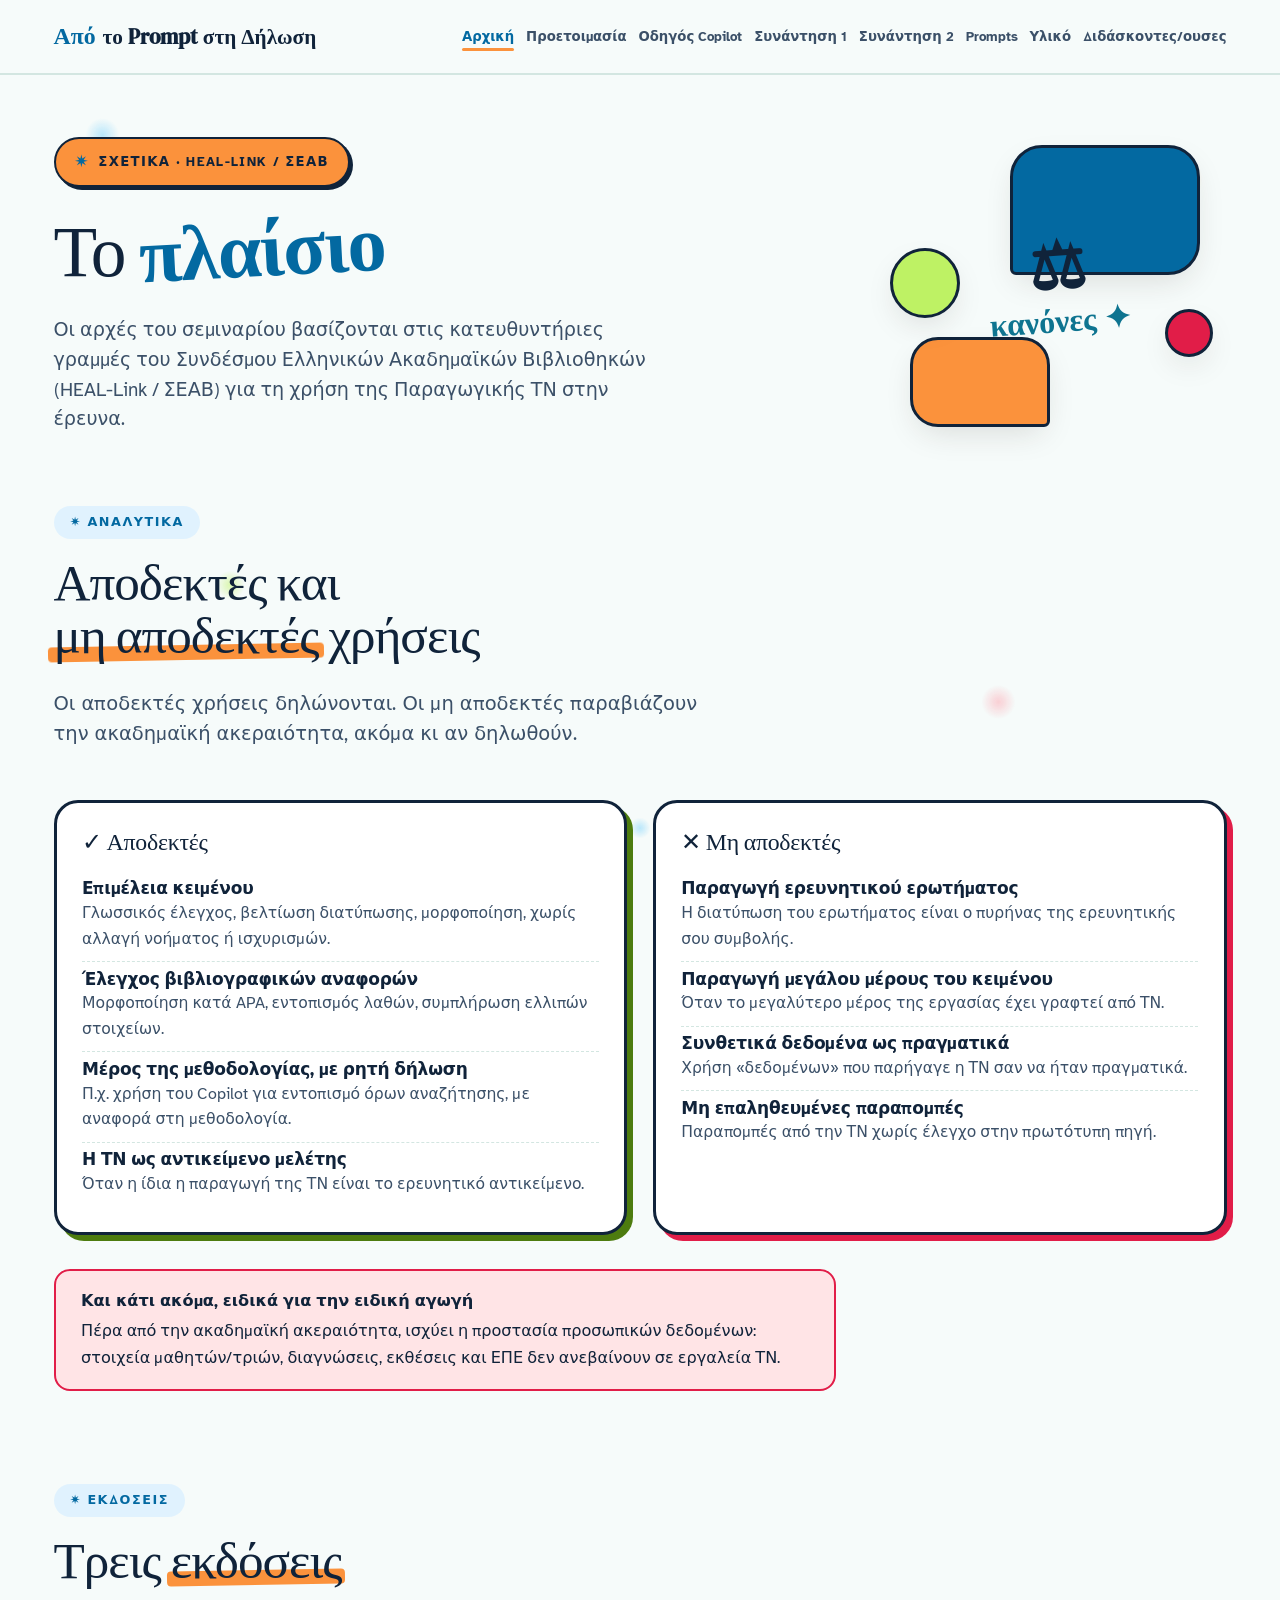
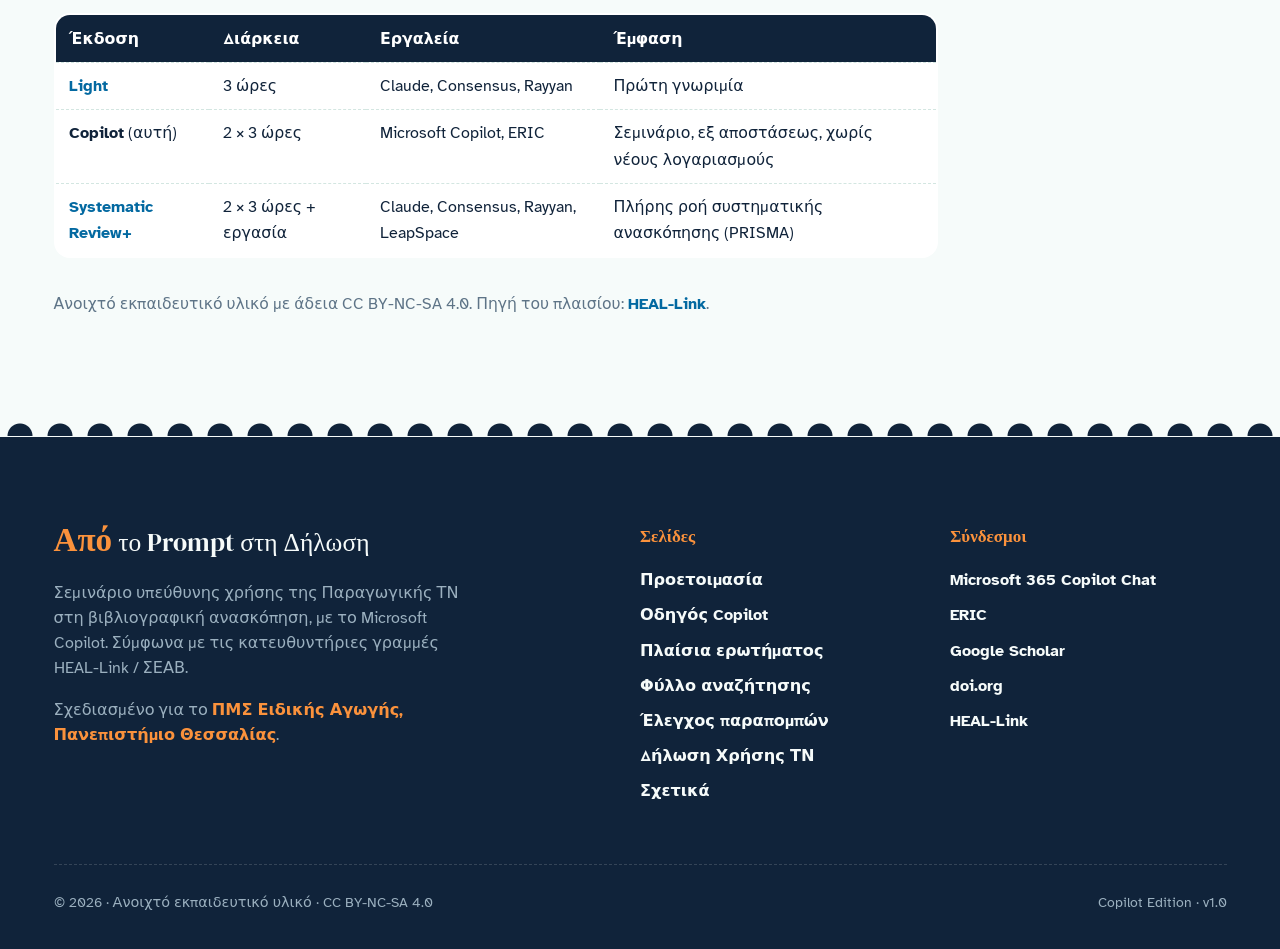
==== commit 5b180264: "Add files via upload" ====
--- a/about.html
+++ b/about.html
@@ -94,6 +94,8 @@
         <ul>
           <li><a href="prepare.html">Προετοιμασία</a></li>
           <li><a href="copilot.html">Οδηγός Copilot</a></li>
+          <li><a href="frameworks.html">Πλαίσια ερωτήματος</a></li>
+          <li><a href="worksheet.html">Φύλλο αναζήτησης</a></li>
           <li><a href="verify.html">Έλεγχος παραπομπών</a></li>
           <li><a href="statement.html">Δήλωση Χρήσης ΤΝ</a></li>
           <li><a href="about.html">Σχετικά</a></li>
--- a/assets/style.css
+++ b/assets/style.css
@@ -1180,3 +1180,4 @@
   .hero-sm .hero-illo { display: none; }
   .hero-illo { min-height: 240px; }
 }
+.dl-item:nth-child(5) { box-shadow: 5px 5px 0 var(--coral); }
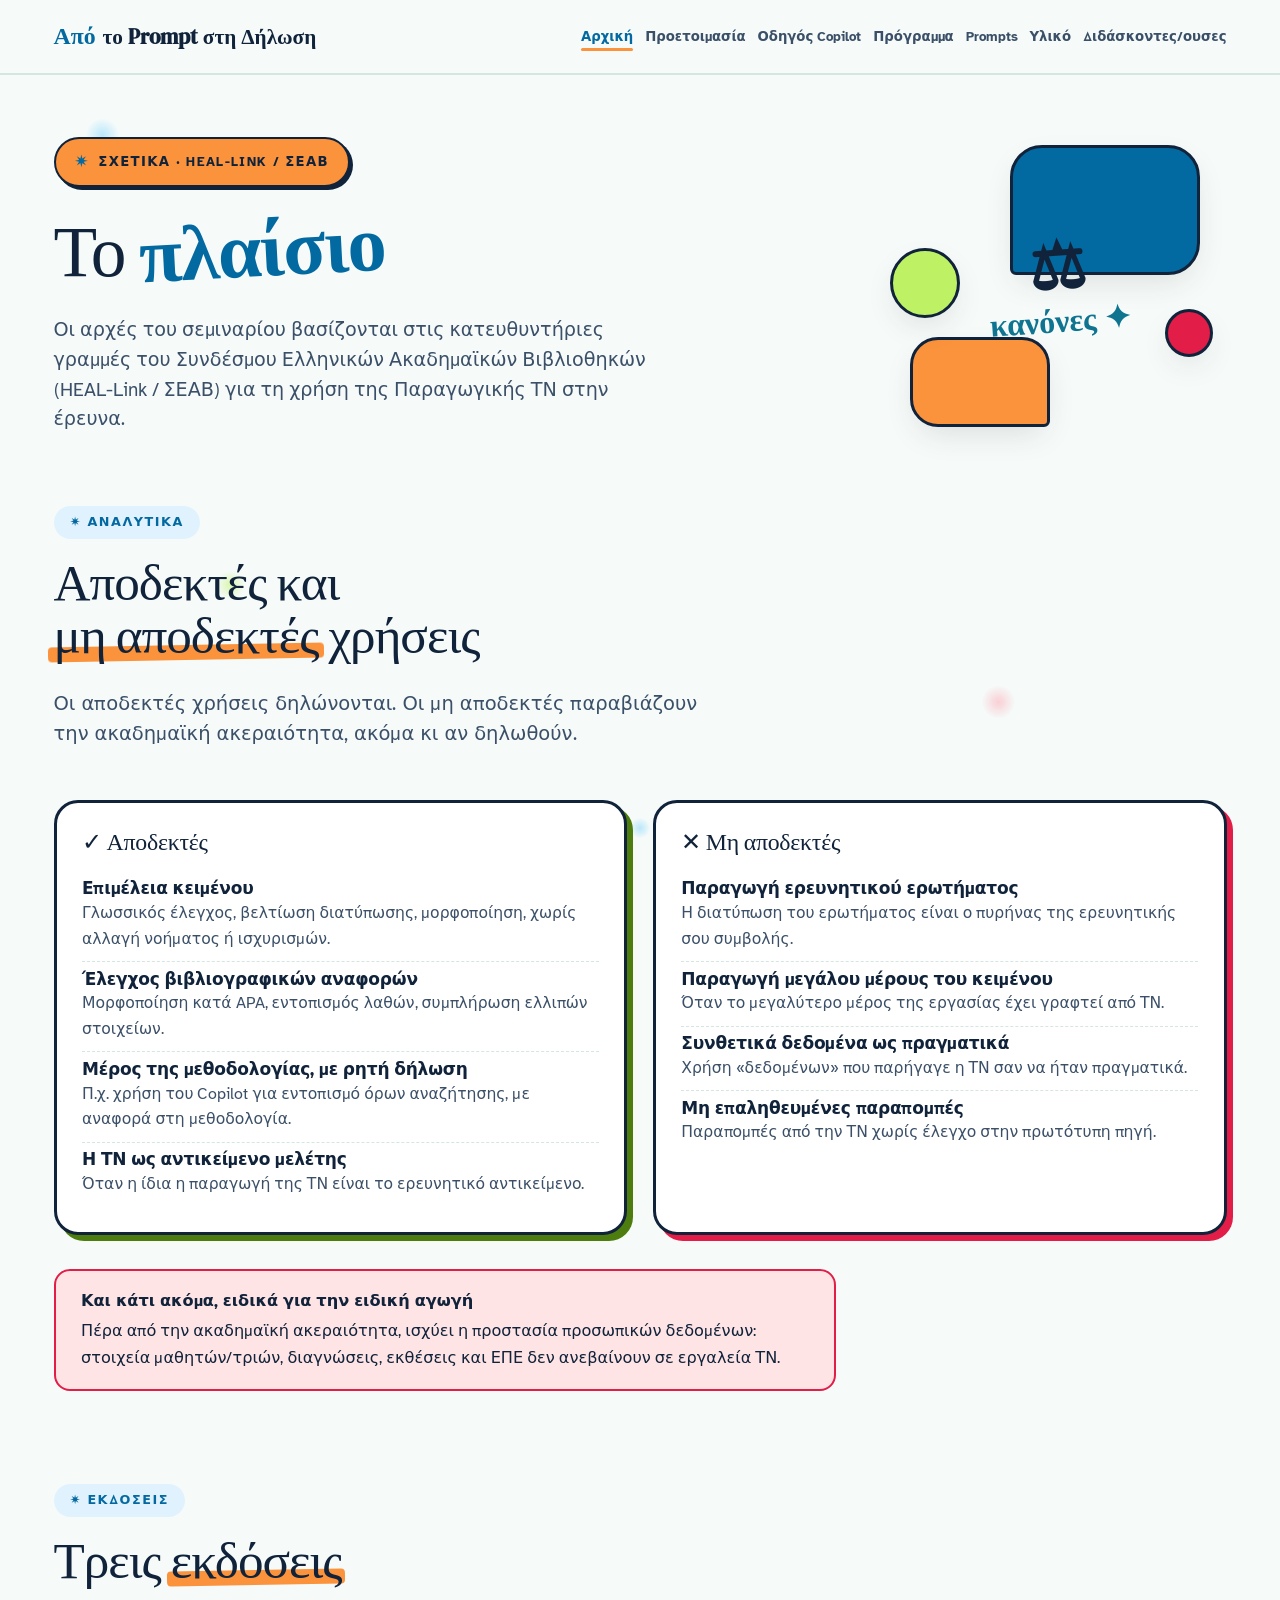
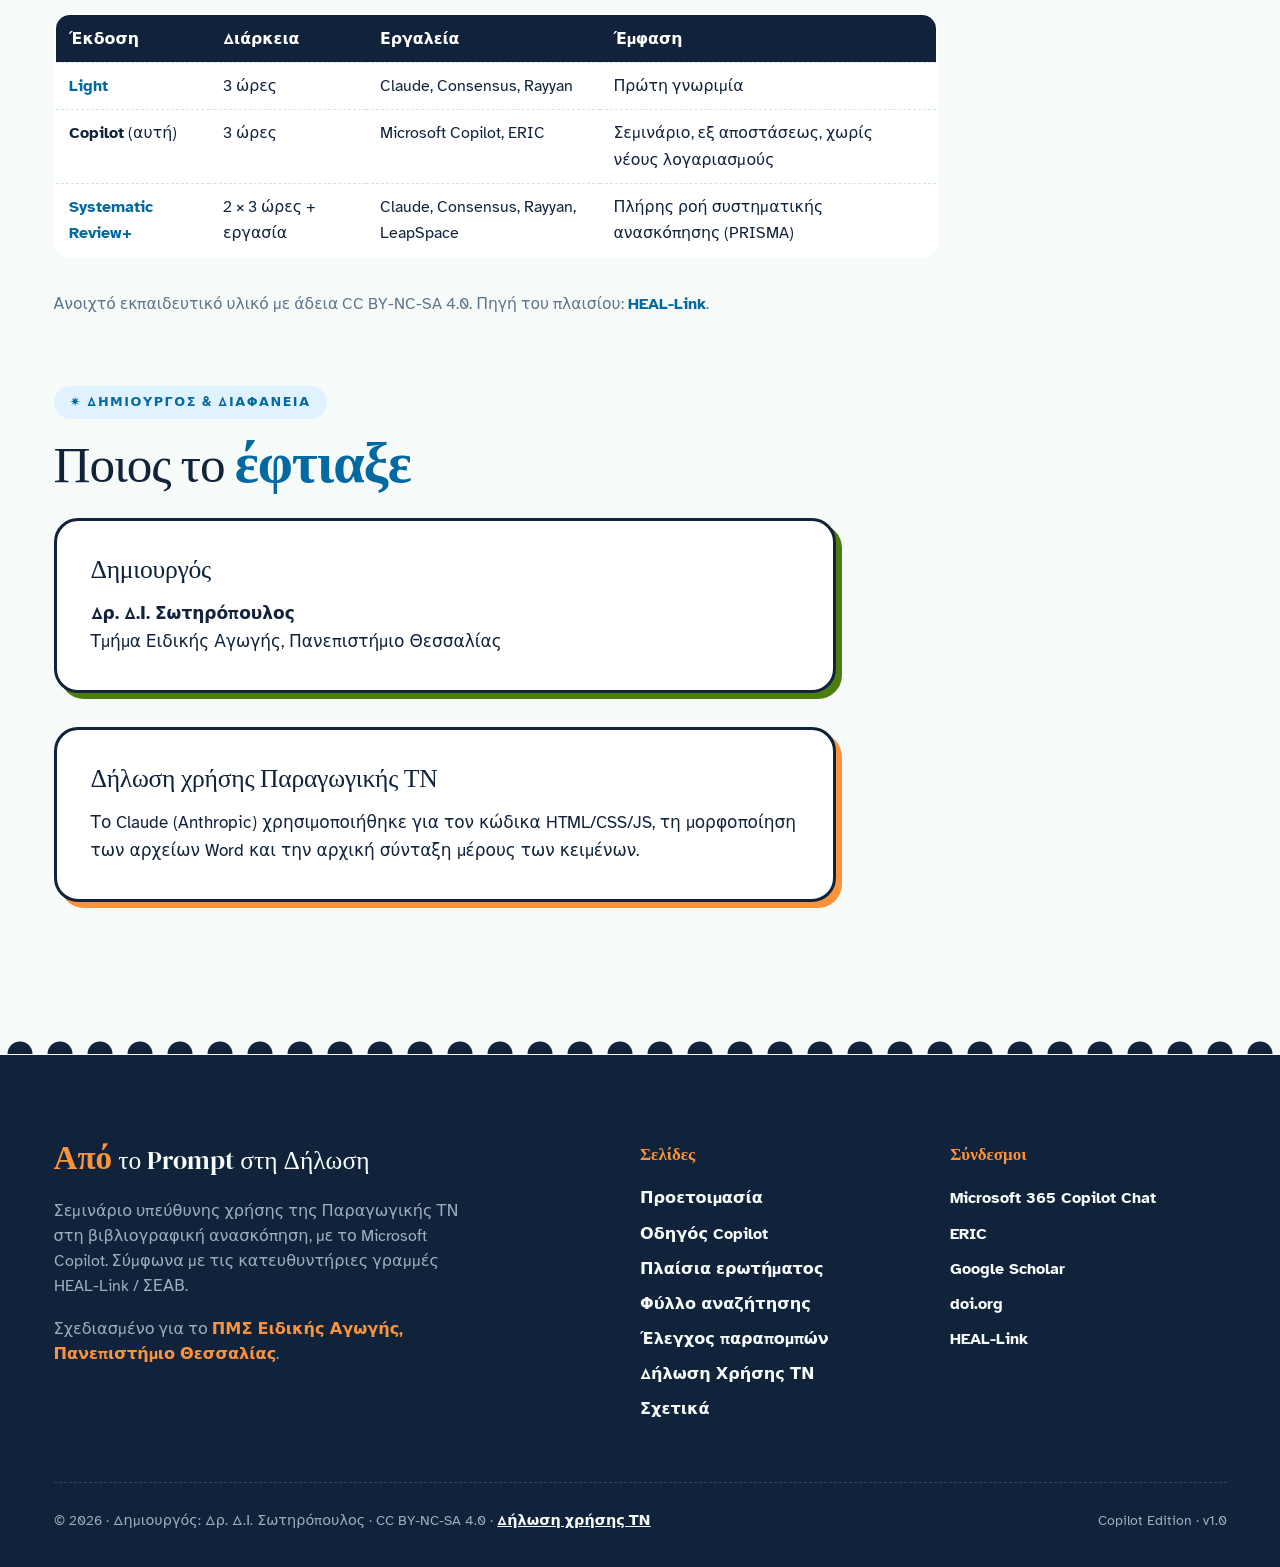
==== commit c49e914a: "Add files via upload" ====
--- a/about.html
+++ b/about.html
@@ -13,7 +13,7 @@
 <nav class="nav">
   <div class="nav-inner">
     <a href="index.html" class="nav-brand"><span class="spark">Από</span> το Prompt στη Δήλωση</a>
-    <ul class="nav-links"><li><a href="index.html" class="active">Αρχική</a></li><li><a href="prepare.html">Προετοιμασία</a></li><li><a href="copilot.html">Οδηγός Copilot</a></li><li><a href="session-1.html">Συνάντηση 1</a></li><li><a href="session-2.html">Συνάντηση 2</a></li><li><a href="prompts.html">Prompts</a></li><li><a href="materials.html">Υλικό</a></li><li><a href="instructor.html">Διδάσκοντες/ουσες</a></li></ul>
+    <ul class="nav-links"><li><a href="index.html" class="active">Αρχική</a></li><li><a href="prepare.html">Προετοιμασία</a></li><li><a href="copilot.html">Οδηγός Copilot</a></li><li><a href="session.html">Πρόγραμμα</a></li><li><a href="prompts.html">Prompts</a></li><li><a href="materials.html">Υλικό</a></li><li><a href="instructor.html">Διδάσκοντες/ουσες</a></li></ul>
   </div>
 </nav>
 
@@ -73,10 +73,25 @@
     <div class="tbl-wrap" style="max-width:52rem;"><table class="tbl">
       <tr><th>Έκδοση</th><th>Διάρκεια</th><th>Εργαλεία</th><th>Έμφαση</th></tr>
       <tr><td><a href="https://genaisotirop.github.io/heal-genai-workshop-light/">Light</a></td><td>3 ώρες</td><td>Claude, Consensus, Rayyan</td><td>Πρώτη γνωριμία</td></tr>
-      <tr><td><strong>Copilot</strong> (αυτή)</td><td>2 × 3 ώρες</td><td>Microsoft Copilot, ERIC</td><td>Σεμινάριο, εξ αποστάσεως, χωρίς νέους λογαριασμούς</td></tr>
+      <tr><td><strong>Copilot</strong> (αυτή)</td><td>3 ώρες</td><td>Microsoft Copilot, ERIC</td><td>Σεμινάριο, εξ αποστάσεως, χωρίς νέους λογαριασμούς</td></tr>
       <tr><td><a href="https://genaisotirop.github.io/heal-genai-workshop-systematic-plus/">Systematic Review+</a></td><td>2 × 3 ώρες + εργασία</td><td>Claude, Consensus, Rayyan, LeapSpace</td><td>Πλήρης ροή συστηματικής ανασκόπησης (PRISMA)</td></tr>
     </table></div>
     <p style="margin-top:var(--space-5);color:var(--muted);font-size:.92rem;">Ανοιχτό εκπαιδευτικό υλικό με άδεια CC BY-NC-SA 4.0. Πηγή του πλαισίου: <a href="https://www.heal-link.gr/" target="_blank" rel="noopener">HEAL-Link</a>.</p>
+  </div>
+</section>
+
+<section class="tight" id="ai-use">
+  <div class="container">
+    <div class="section-eyebrow">✷ Δημιουργός & διαφάνεια</div>
+    <h2 class="section-title">Ποιος το <span class="hand">έφτιαξε</span></h2>
+    <div class="card c-teal" style="max-width:46rem;">
+      <h3>Δημιουργός</h3>
+      <p><strong>Δρ. Δ.Ι. Σωτηρόπουλος</strong><br>Τμήμα Ειδικής Αγωγής, Πανεπιστήμιο Θεσσαλίας</p>
+    </div>
+    <div class="card c-sun" style="max-width:46rem;">
+      <h3>Δήλωση χρήσης Παραγωγικής ΤΝ</h3>
+      <p style="margin:0;">Το Claude (Anthropic) χρησιμοποιήθηκε για τον κώδικα HTML/CSS/JS, τη μορφοποίηση των αρχείων Word και την αρχική σύνταξη μέρους των κειμένων.</p>
+    </div>
   </div>
 </section>
 
@@ -113,7 +128,7 @@
       </div>
     </div>
     <div class="footer-bottom">
-      <div>© 2026 · Ανοιχτό εκπαιδευτικό υλικό · CC BY-NC-SA 4.0</div>
+      <div>© 2026 · Δημιουργός: Δρ. Δ.Ι. Σωτηρόπουλος · CC BY-NC-SA 4.0 · <a href="about.html#ai-use" style="text-decoration:underline;">Δήλωση χρήσης ΤΝ</a></div>
       <div>Copilot Edition · v1.0</div>
     </div>
   </div>
